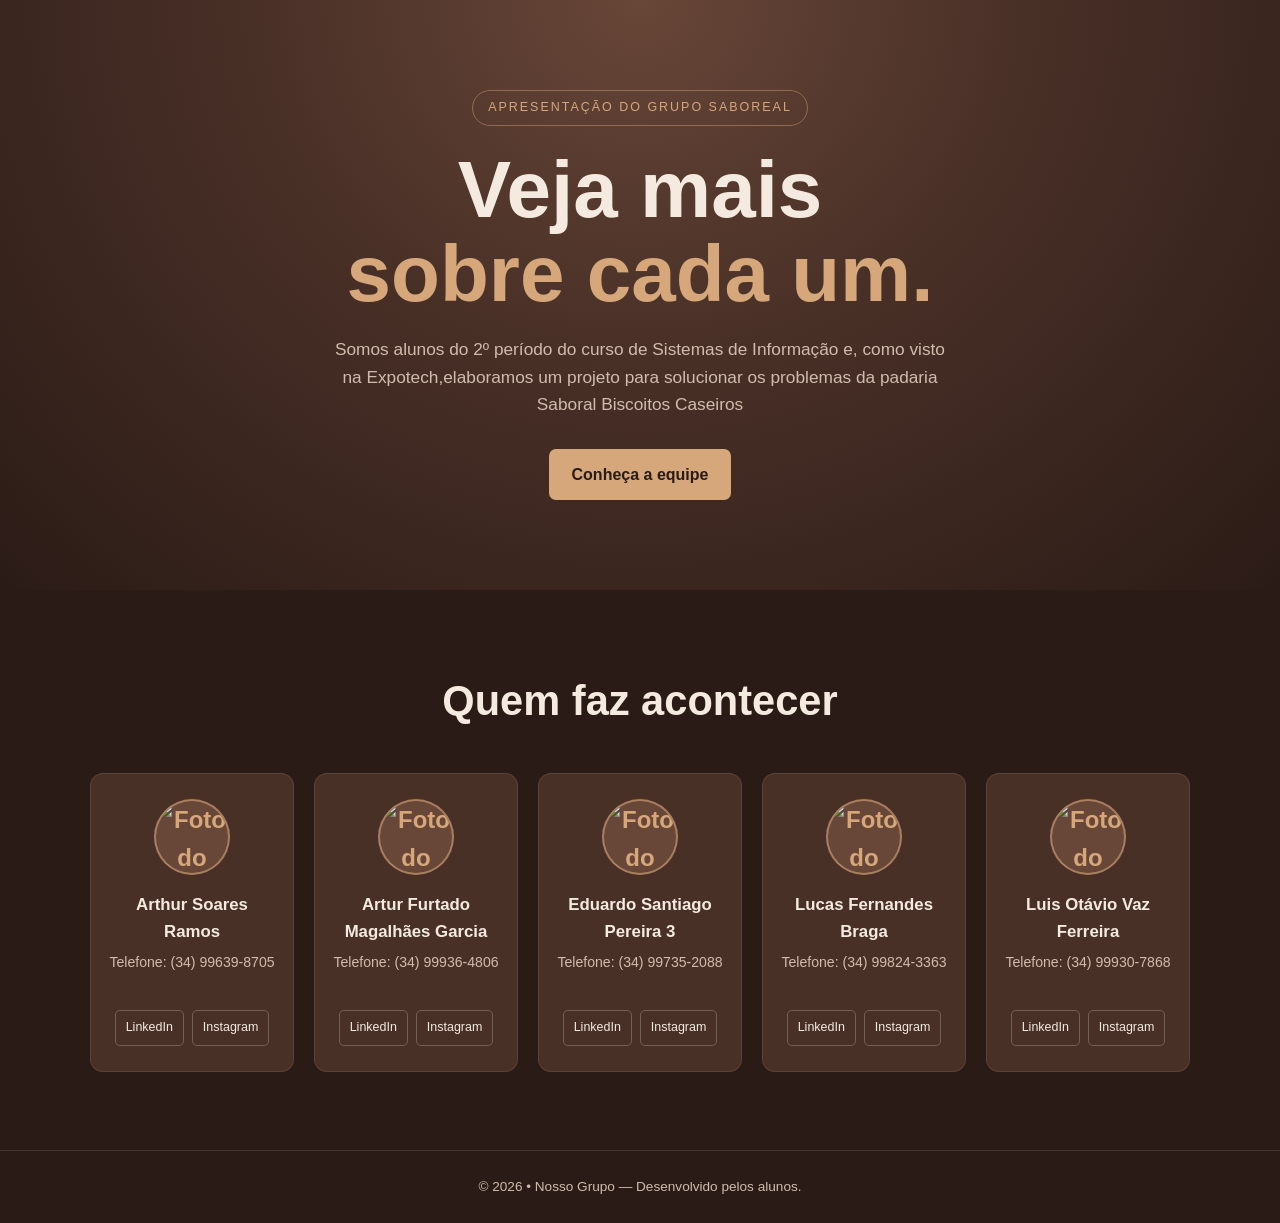
==== index.html @ ac174780 "mexi" ====
<!DOCTYPE html>
<html lang="pt-BR">
<head>
  <meta charset="UTF-8">
  <meta name="viewport" content="width=device-width, initial-scale=1.0">
  <meta name="description" content="Conheça nosso grupo de cinco alunos.">
  <title>Nosso Grupo | 5 Alunos</title>
  <link rel="stylesheet" href="style.css">
</head>
<body>
  <main>
    <section class="hero">
      <div class="container">
        <span class="eyebrow">Apresentação do grupo Saboreal</span>
        <h1>Veja mais<br><span>sobre cada um.</span></h1>
        <p>Somos alunos do 2º período do curso de Sistemas de Informação e, como visto na Expotech,elaboramos um projeto para solucionar os problemas da padaria Saboral Biscoitos Caseiros</p>
        <a class="button" href="#integrantes">Conheça a equipe</a>
      </div>
    </section>

    <section id="integrantes">
      <div class="container">
        <div class="section-heading">
          <h2>Quem faz acontecer</h2>
        </div>
        <div class="members">
          <article class="member">
            <img class="avatar" src="fotos/aluno1.jpg" alt="Foto do Aluno 1">
            <h3>Arthur Soares Ramos</h3>
            <p class="phone">Telefone: (34) 99639-8705</p>
            <div class="socials">
              <a href="https://www.linkedin.com/" target="_blank" rel="noopener">LinkedIn</a>
              <a href="https://www.instagram.com/" target="_blank" rel="noopener">Instagram</a>
            </div>
          </article>
          <article class="member">
            <img class="avatar" src="fotos/aluno2.jpg" alt="Foto do Aluno 2">
            <h3>Artur Furtado Magalhães Garcia</h3>
            <p class="phone">Telefone: (34) 99936-4806</p>
            <div class="socials">
              <a href="https://www.linkedin.com/" target="_blank" rel="noopener">LinkedIn</a>
              <a href="https://www.instagram.com/" target="_blank" rel="noopener">Instagram</a>
            </div>
          </article>
          <article class="member">
            <img class="avatar" src="fotos/aluno3.jpg" alt="Foto do Aluno 3">
            <h3>Eduardo Santiago Pereira 3</h3>
            <p class="phone">Telefone: (34) 99735-2088</p>
            <div class="socials">
              <a href="https://www.linkedin.com/" target="_blank" rel="noopener">LinkedIn</a>
              <a href="https://www.instagram.com/" target="_blank" rel="noopener">Instagram</a>
            </div>
          </article>
          <article class="member">
            <img class="avatar" src="fotos/aluno4.jpg" alt="Foto do Aluno 4">
            <h3>Lucas Fernandes Braga</h3>
            <p class="phone">Telefone: (34) 99824-3363</p>
            <div class="socials">
              <a href="https://www.linkedin.com/" target="_blank" rel="noopener">LinkedIn</a>
              <a href="https://www.instagram.com/" target="_blank" rel="noopener">Instagram</a>
            </div>
          </article>
          <article class="member">
            <img class="avatar" src="fotos/aluno5.jpg" alt="Foto do Aluno 5">
            <h3>Luis Otávio Vaz Ferreira</h3>
            <p class="phone">Telefone: (34) 99930-7868</p>
            <div class="socials">
              <a href="https://www.linkedin.com/" target="_blank" rel="noopener">LinkedIn</a>
              <a href="https://www.instagram.com/" target="_blank" rel="noopener">Instagram</a>
            </div>
          </article>
        </div>
      </div>
    </section>
  </main>

  <footer>
    <div class="container">© 2026 • Nosso Grupo — Desenvolvido pelos alunos.</div>
  </footer>
</body>
</html>
---- style.css ----
:root {
      --brown-dark: #2b1b16;
      --brown: #493027;
      --brown-mid: #684638;
      --cream: #f4eadf;
      --muted: #d0bcae;
      --accent: #d5a77b;
    }
    * { box-sizing: border-box; margin: 0; padding: 0; }
    html { scroll-behavior: smooth; }
    body {
      font-family: Arial, Helvetica, sans-serif;
      color: var(--cream);
      background: var(--brown-dark);
      line-height: 1.6;
    }
    a { color: inherit; text-decoration: none; }
    .container { width: min(1100px, 90%); margin: auto; }
    header {
      padding: 24px 0;
      border-bottom: 1px solid rgba(244,234,223,.13);
      background: #2b1b16eb;
    }
    nav { display: flex; align-items: center; justify-content: space-between; gap: 20px; }
    .logo { font-weight: 800; letter-spacing: 2px; color: var(--accent); }
    nav a { color: var(--muted); font-size: .95rem; margin-left: 22px; }
    nav a:hover { color: white; }
    .hero {
      min-height: 440px;
      display: grid;
      place-items: center;
      text-align: center;
      padding: 90px 0;
      background: radial-gradient(ellipse at top, #684638 0%, #493027 42%, #2b1b16 100%);
    }
    .eyebrow {
      display: inline-block;
      color: var(--accent);
      border: 1px solid rgba(213,167,123,.45);
      border-radius: 30px;
      padding: 7px 15px;
      font-size: .78rem;
      letter-spacing: 2px;
      text-transform: uppercase;
      margin-bottom: 22px;
    }
    h1 { font-size: clamp(2.5rem, 7vw, 5rem); line-height: 1.05; margin-bottom: 20px; }
    h1 span { color: var(--accent); }
    .hero p { color: var(--muted); max-width: 620px; margin: 0 auto 30px; font-size: 1.08rem; }
    .button {
      display: inline-block;
      background: var(--accent);
      color: var(--brown-dark);
      padding: 13px 23px;
      border-radius: 7px;
      font-weight: 700;
      transition: .2s ease;
    }
    .button:hover { transform: translateY(-3px); background: #e4bd98; }
    section { padding: 78px 0; }
    .section-heading { text-align: center; margin-bottom: 38px; }
    .section-heading p { color: var(--muted); margin-top: 8px; }
    h2 { font-size: clamp(1.8rem, 4vw, 2.6rem); }
    .members {
    display: grid;
    grid-template-columns: repeat(auto-fit, minmax(200px, 1fr));
    gap: 20px;
}
    .member {
      background: var(--brown);
      border: 1px solid rgba(244,234,223,.1);
      border-radius: 13px;
      padding: 25px 17px;
      text-align: center;
      transition: .25s ease;
    }
    .member:hover { transform: translateY(-6px); border-color: var(--accent); }
    .avatar {
      width: 76px; height: 76px; border-radius: 50%;
      margin: 0 auto 17px;
      display: grid; place-items: center;
      background: var(--brown-mid);
      color: var(--accent);
      font-size: 1.5rem; font-weight: 800;
      border: 2px solid rgba(213,167,123,.6);
    }
    .member h3 { font-size: 1.05rem; margin-bottom: 5px; }
    .member p { color: var(--muted); font-size: .88rem; min-height: 42px; }
    .socials { display: flex; justify-content: center; flex-wrap: wrap; gap: 8px; margin-top: 17px; }
    .socials a {
      font-size: .78rem; padding: 7px 10px; border-radius: 5px;
      border: 1px solid rgba(244,234,223,.25); color: var(--cream);
    }
    .socials a:hover { background: var(--accent); color: var(--brown-dark); border-color: var(--accent); }
    .about { background: #38241d; }
    .about-content { max-width: 760px; margin: auto; text-align: center; }
    .about-content p { color: var(--muted); margin-top: 15px; }
    footer { padding: 25px 0; text-align: center; color: var(--muted); font-size: .85rem; border-top: 1px solid rgba(244,234,223,.13); }
    @media (max-width: 900px) { .members { grid-template-columns: repeat(2, 1fr); } }
    @media (max-width: 560px) {
      nav { align-items: flex-start; flex-direction: column; }
      nav a { margin: 0 15px 0 0; }
      .members { grid-template-columns: 1fr; }
      .member { padding: 24px; }
    }
        .avatar {
        width: 76px;
        height: 76px;
        border-radius: 50%;
        margin: 0 auto 17px;
        display: block;
        object-fit: cover;
        border: 2px solid rgba(213,167,123,.6);
    }
    @media (max-width: 900px) {
        .container {
            width: 92%;
        }
        .members {
            grid-template-columns: repeat(2, 1fr);
        }
        .hero {
            padding: 70px 0;
        }
    }
    @media (max-width: 560px) {
        nav {
            align-items: center;
            flex-direction: column;
            gap: 15px;
        }
        nav div {
            display: flex;
            flex-wrap: wrap;
            justify-content: center;
            gap: 15px;
        }
        nav a {
            margin: 0;
        }
        .members {
            grid-template-columns: 1fr;
        }
        .member {
            padding: 24px;
        }
        .hero {
            min-height: auto;
            padding: 65px 0;
        }
        .hero p {
            font-size: 1rem;
        }
        section {
            padding: 55px 0;
        }
        .button {
            padding: 12px 18px;
        }
    }
    @media (max-width: 360px) {
        h1 {
            font-size: 2.2rem;
        }
        .eyebrow {
            font-size: 0.68rem;
            letter-spacing: 1px;
        }
        .socials a {
            font-size: 0.72rem;
            padding: 6px 8px;
        }
    }
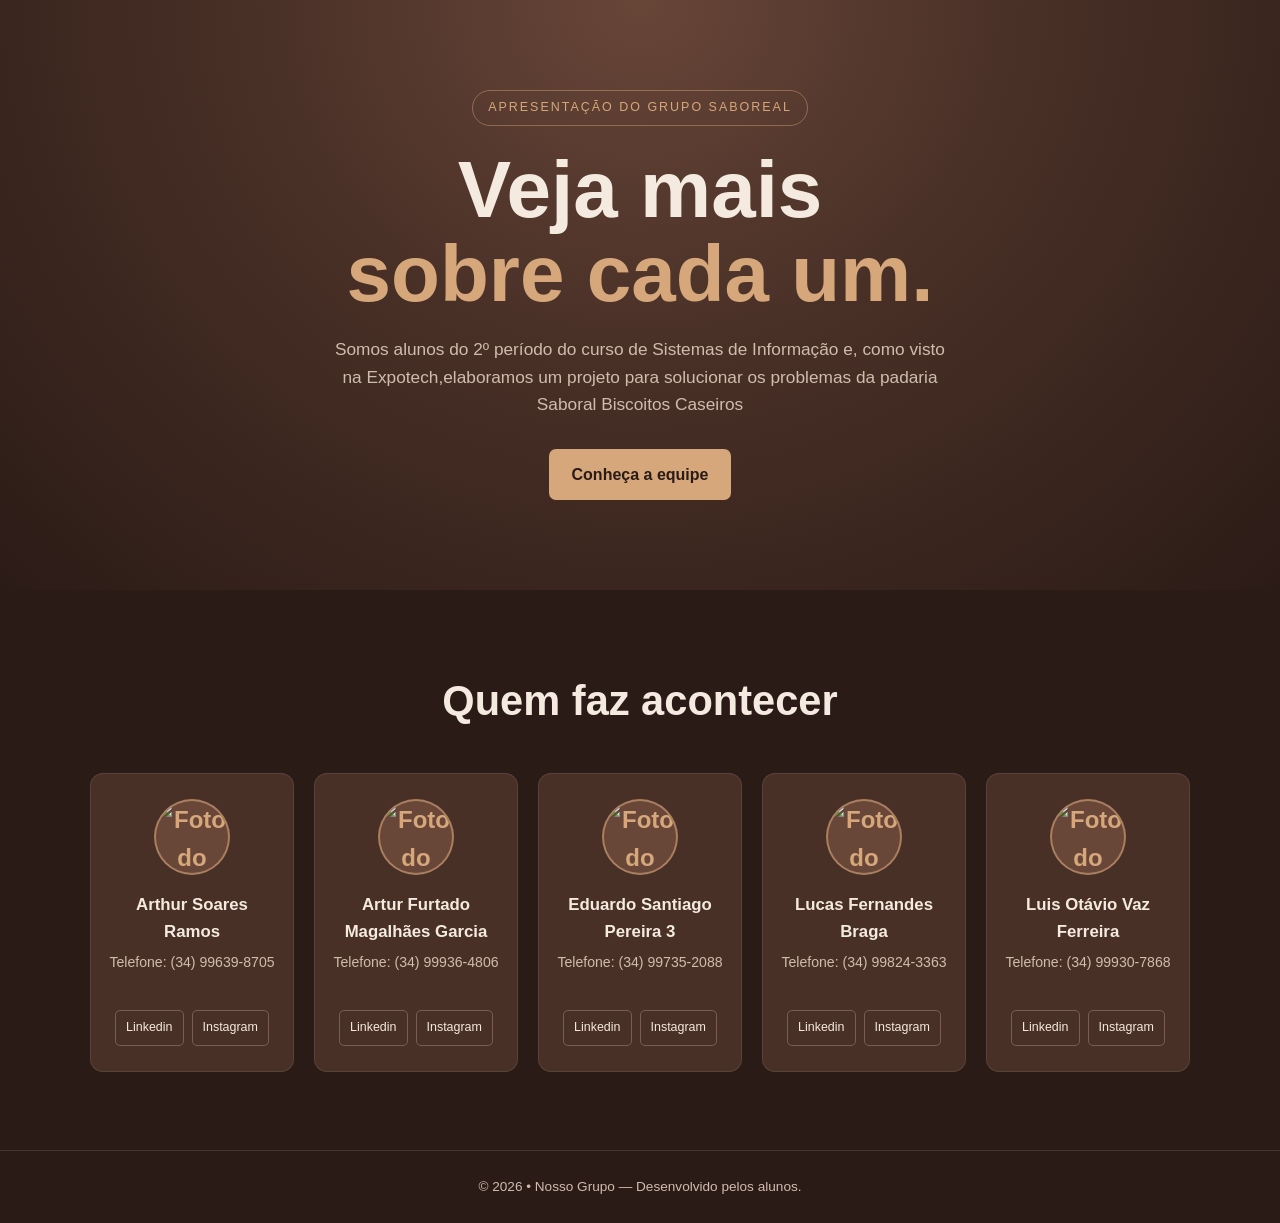
==== commit 5770df8f: "falta so os links" ====
--- a/index.html
+++ b/index.html
@@ -29,8 +29,8 @@
             <h3>Arthur Soares Ramos</h3>
             <p class="phone">Telefone: (34) 99639-8705</p>
             <div class="socials">
-              <a href="https://www.linkedin.com/" target="_blank" rel="noopener">LinkedIn</a>
-              <a href="https://www.instagram.com/" target="_blank" rel="noopener">Instagram</a>
+              <a href="https://www.linkedin.com/in/arthur-soares-ramos-68a6273a6?utm_source=share_via&utm_content=profile&utm_medium=member_android" target="_blank" rel="noopener">Linkedin</a>
+              <a href="https://www.instagram.com/arthurs.ramos08?exln=a3FqZzliemNjMDd4" target="_blank" rel="noopener">Instagram</a>
             </div>
           </article>
           <article class="member">
@@ -38,7 +38,7 @@
             <h3>Artur Furtado Magalhães Garcia</h3>
             <p class="phone">Telefone: (34) 99936-4806</p>
             <div class="socials">
-              <a href="https://www.linkedin.com/" target="_blank" rel="noopener">LinkedIn</a>
+              <a href="https://www.linkedin.com/" target="_blank" rel="noopener">Linkedin</a>
               <a href="https://www.instagram.com/" target="_blank" rel="noopener">Instagram</a>
             </div>
           </article>
@@ -47,7 +47,7 @@
             <h3>Eduardo Santiago Pereira 3</h3>
             <p class="phone">Telefone: (34) 99735-2088</p>
             <div class="socials">
-              <a href="https://www.linkedin.com/" target="_blank" rel="noopener">LinkedIn</a>
+              <a href="https://www.linkedin.com/" target="_blank" rel="noopener">Linkedin</a>
               <a href="https://www.instagram.com/" target="_blank" rel="noopener">Instagram</a>
             </div>
           </article>
@@ -56,7 +56,7 @@
             <h3>Lucas Fernandes Braga</h3>
             <p class="phone">Telefone: (34) 99824-3363</p>
             <div class="socials">
-              <a href="https://www.linkedin.com/" target="_blank" rel="noopener">LinkedIn</a>
+              <a href="https://www.linkedin.com/" target="_blank" rel="noopener">Linkedin</a>
               <a href="https://www.instagram.com/" target="_blank" rel="noopener">Instagram</a>
             </div>
           </article>
@@ -65,7 +65,7 @@
             <h3>Luis Otávio Vaz Ferreira</h3>
             <p class="phone">Telefone: (34) 99930-7868</p>
             <div class="socials">
-              <a href="https://www.linkedin.com/" target="_blank" rel="noopener">LinkedIn</a>
+              <a href="https://www.linkedin.com/" target="_blank" rel="noopener">Linkedin</a>
               <a href="https://www.instagram.com/" target="_blank" rel="noopener">Instagram</a>
             </div>
           </article>
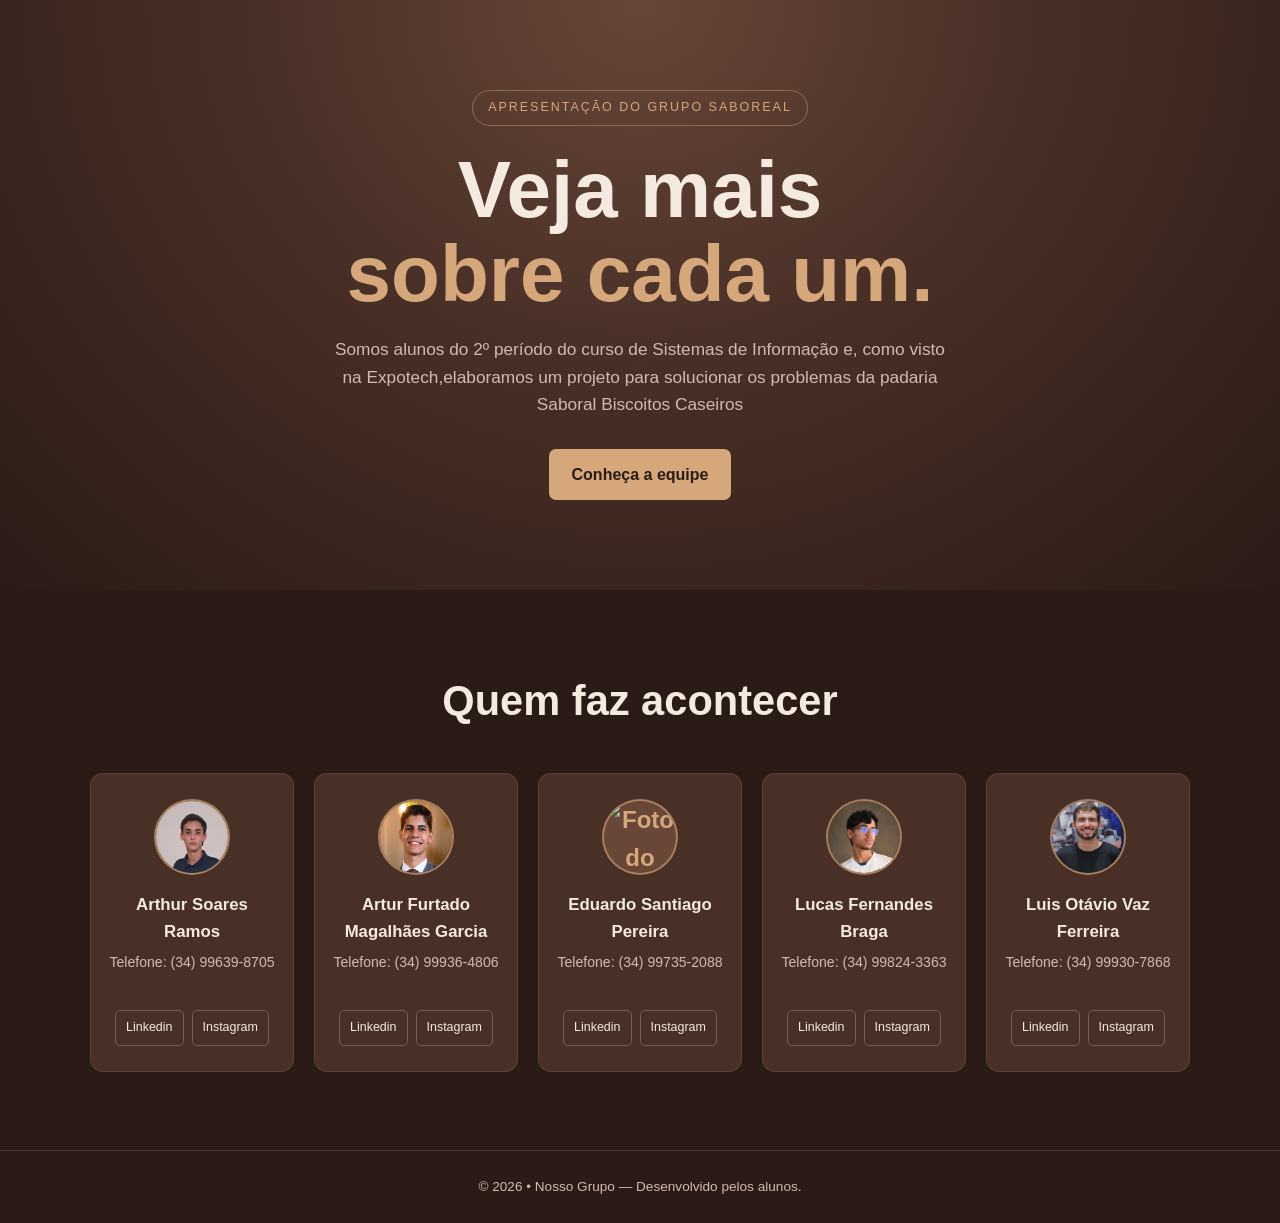
==== commit a128b4a3: "falta innformações eduardo" ====
--- a/index.html
+++ b/index.html
@@ -25,48 +25,48 @@
         </div>
         <div class="members">
           <article class="member">
-            <img class="avatar" src="fotos/aluno1.jpg" alt="Foto do Aluno 1">
+            <img class="avatar" src="fotos/fotoArthur.jpeg" alt="Foto do Aluno 1">
             <h3>Arthur Soares Ramos</h3>
             <p class="phone">Telefone: (34) 99639-8705</p>
             <div class="socials">
               <a href="https://www.linkedin.com/in/arthur-soares-ramos-68a6273a6?utm_source=share_via&utm_content=profile&utm_medium=member_android" target="_blank" rel="noopener">Linkedin</a>
-              <a href="https://www.instagram.com/arthurs.ramos08?exln=a3FqZzliemNjMDd4" target="_blank" rel="noopener">Instagram</a>
+              <a href="https://www.instagram.com/arthurs.ramos08" target="_blank" rel="noopener">Instagram</a>
             </div>
           </article>
           <article class="member">
-            <img class="avatar" src="fotos/aluno2.jpg" alt="Foto do Aluno 2">
+            <img class="avatar" src="fotos/fotoArtur.jpeg" alt="Foto do Aluno 2">
             <h3>Artur Furtado Magalhães Garcia</h3>
             <p class="phone">Telefone: (34) 99936-4806</p>
             <div class="socials">
-              <a href="https://www.linkedin.com/" target="_blank" rel="noopener">Linkedin</a>
-              <a href="https://www.instagram.com/" target="_blank" rel="noopener">Instagram</a>
+              <a href="https://www.linkedin.com/in/artur-furtado-de-magalh%C3%A3es-garcia-2860613b8/" target="_blank" rel="noopener">Linkedin</a>
+              <a href="https://www.instagram.com/arturfurtado547" target="_blank" rel="noopener">Instagram</a>
             </div>
           </article>
           <article class="member">
             <img class="avatar" src="fotos/aluno3.jpg" alt="Foto do Aluno 3">
-            <h3>Eduardo Santiago Pereira 3</h3>
+            <h3>Eduardo Santiago Pereira</h3>
             <p class="phone">Telefone: (34) 99735-2088</p>
             <div class="socials">
               <a href="https://www.linkedin.com/" target="_blank" rel="noopener">Linkedin</a>
-              <a href="https://www.instagram.com/" target="_blank" rel="noopener">Instagram</a>
+              <a href="https://www.instagram.com/duardinn__" target="_blank" rel="noopener">Instagram</a>
             </div>
           </article>
           <article class="member">
-            <img class="avatar" src="fotos/aluno4.jpg" alt="Foto do Aluno 4">
+            <img class="avatar" src="fotos/fotoLucas.jpeg" alt="Foto do Aluno 4">
             <h3>Lucas Fernandes Braga</h3>
             <p class="phone">Telefone: (34) 99824-3363</p>
             <div class="socials">
-              <a href="https://www.linkedin.com/" target="_blank" rel="noopener">Linkedin</a>
-              <a href="https://www.instagram.com/" target="_blank" rel="noopener">Instagram</a>
+              <a href="https://www.linkedin.com/in/lucasfernbs/" target="_blank" rel="noopener">Linkedin</a>
+              <a href="https://www.instagram.com/lucss.wz" target="_blank" rel="noopener">Instagram</a>
             </div>
           </article>
           <article class="member">
-            <img class="avatar" src="fotos/aluno5.jpg" alt="Foto do Aluno 5">
+            <img class="avatar" src="fotos/fotoLuis.jpeg" alt="Foto do Aluno 5">
             <h3>Luis Otávio Vaz Ferreira</h3>
             <p class="phone">Telefone: (34) 99930-7868</p>
             <div class="socials">
-              <a href="https://www.linkedin.com/" target="_blank" rel="noopener">Linkedin</a>
-              <a href="https://www.instagram.com/" target="_blank" rel="noopener">Instagram</a>
+              <a href="https://www.linkedin.com/in/luis-otavio-vaz-ferreira-38b8483aa/" target="_blank" rel="noopener">Linkedin</a>
+              <a href="https://www.instagram.com/__luis078/" target="_blank" rel="noopener">Instagram</a>
             </div>
           </article>
         </div>
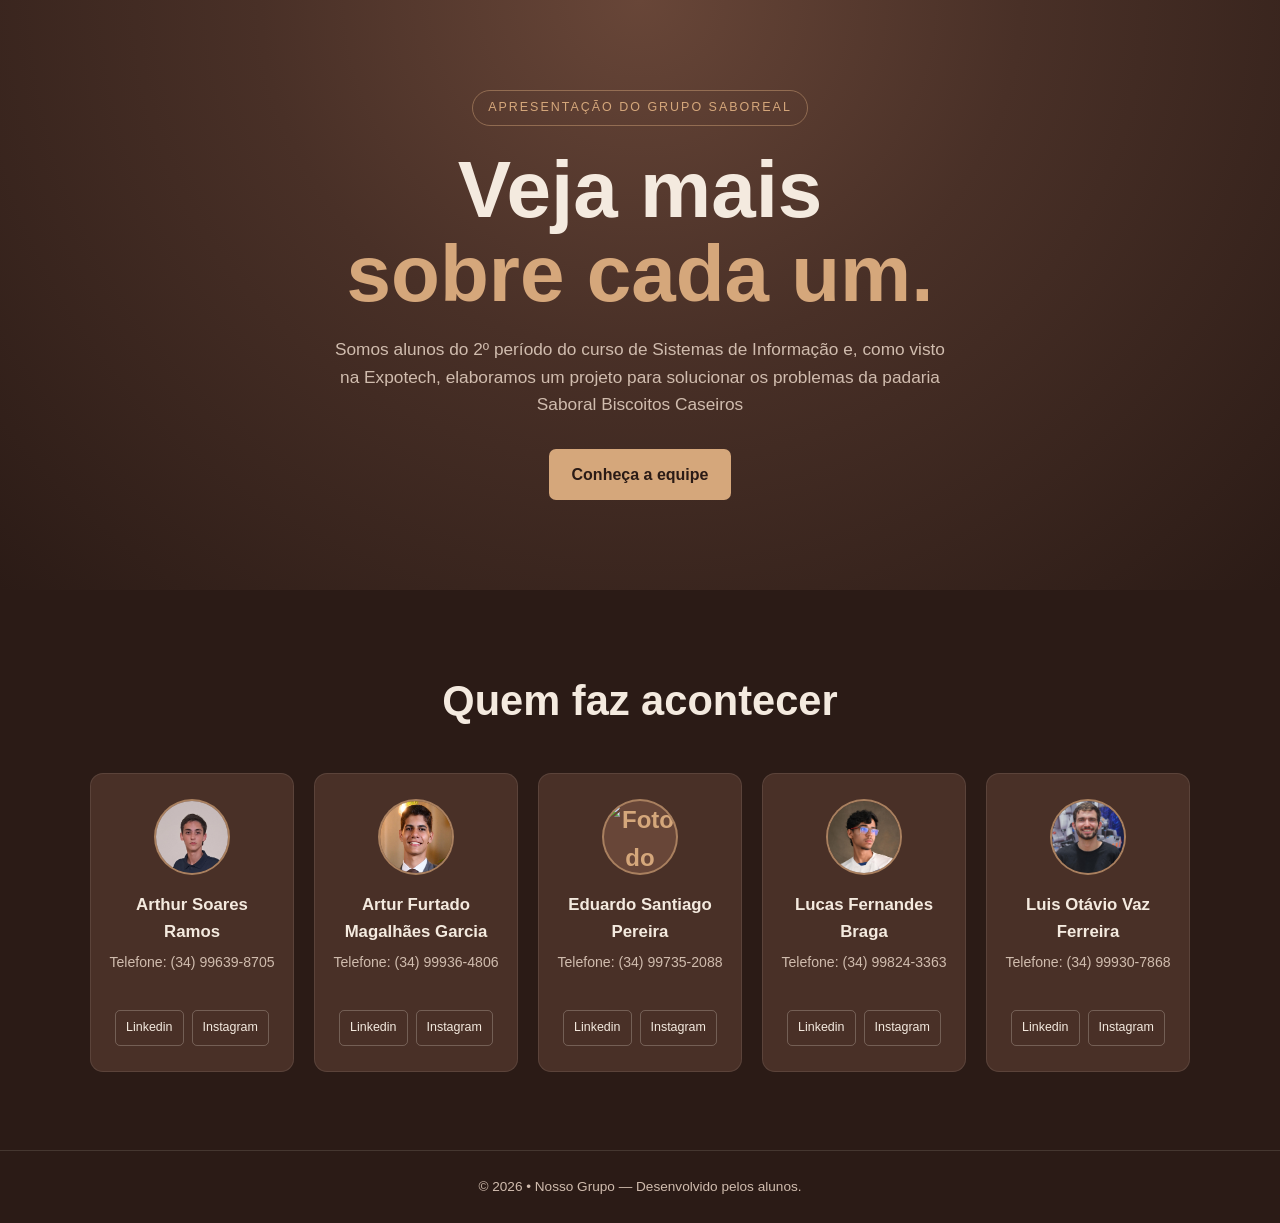
==== commit 5ca6a5f3: "falta eduardo" ====
--- a/index.html
+++ b/index.html
@@ -3,8 +3,8 @@
 <head>
   <meta charset="UTF-8">
   <meta name="viewport" content="width=device-width, initial-scale=1.0">
-  <meta name="description" content="Conheça nosso grupo de cinco alunos.">
-  <title>Nosso Grupo | 5 Alunos</title>
+  <meta name="description" content="Conheça um pouco sobre cada um.">
+  <title>Grupo Saboreal Expotech 2026</title>
   <link rel="stylesheet" href="style.css">
 </head>
 <body>
@@ -13,7 +13,7 @@
       <div class="container">
         <span class="eyebrow">Apresentação do grupo Saboreal</span>
         <h1>Veja mais<br><span>sobre cada um.</span></h1>
-        <p>Somos alunos do 2º período do curso de Sistemas de Informação e, como visto na Expotech,elaboramos um projeto para solucionar os problemas da padaria Saboral Biscoitos Caseiros</p>
+        <p>Somos alunos do 2º período do curso de Sistemas de Informação e, como visto na Expotech, elaboramos um projeto para solucionar os problemas da padaria Saboral Biscoitos Caseiros</p>
         <a class="button" href="#integrantes">Conheça a equipe</a>
       </div>
     </section>
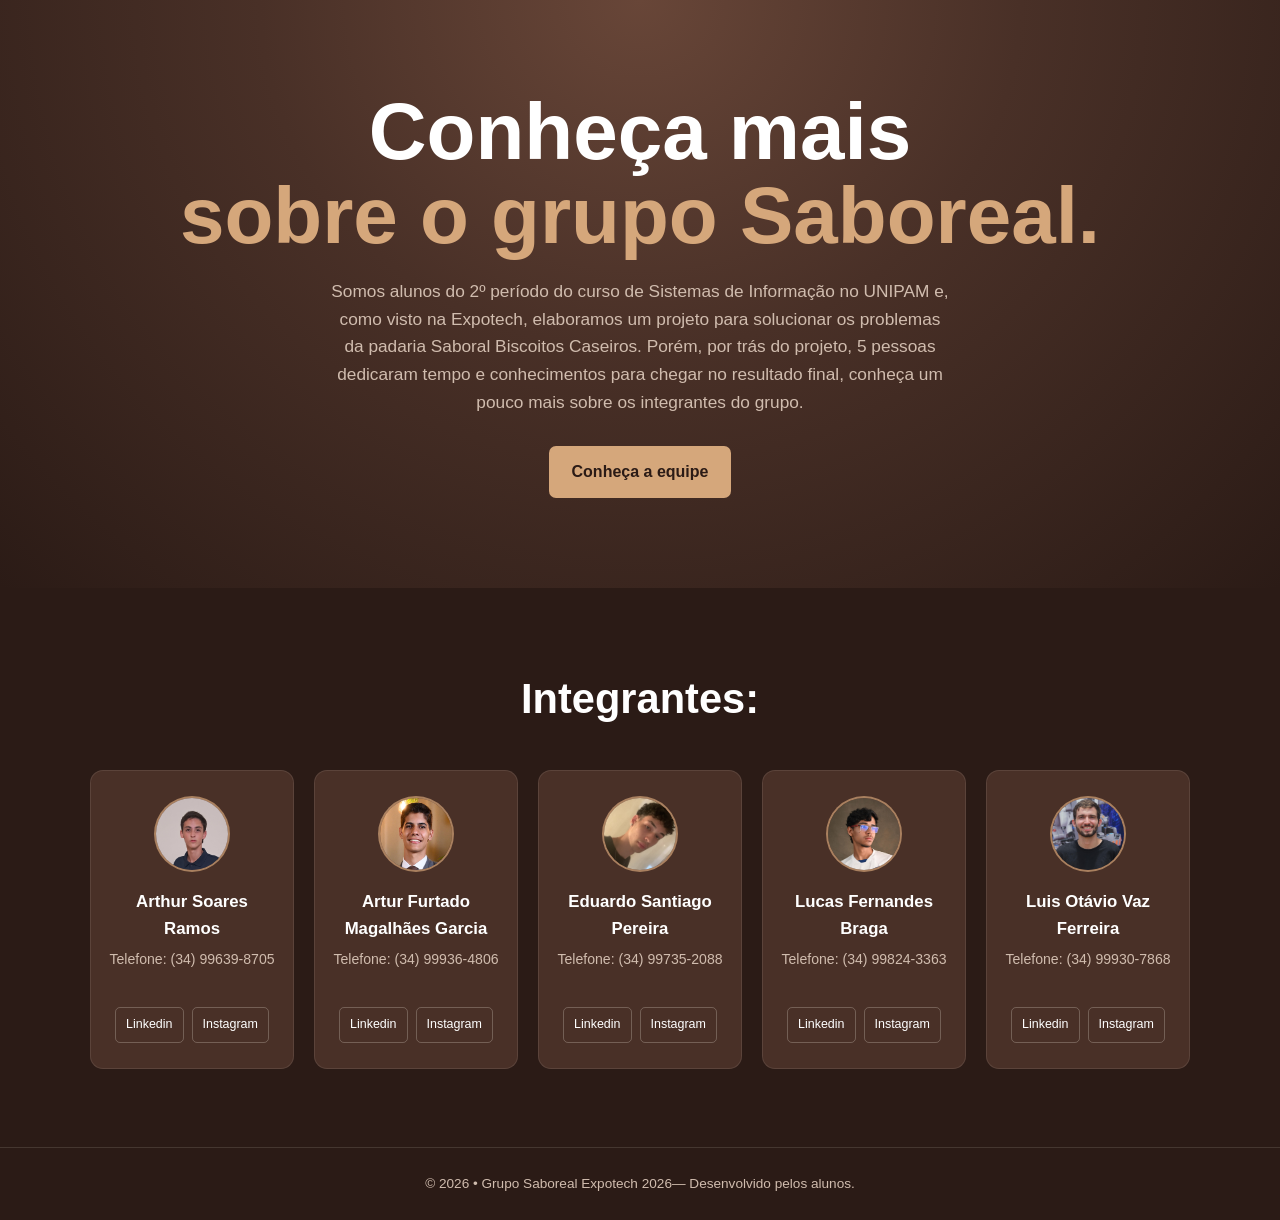
==== commit 82223f1e: "finalizado" ====
--- a/index.html
+++ b/index.html
@@ -11,9 +11,8 @@
   <main>
     <section class="hero">
       <div class="container">
-        <span class="eyebrow">Apresentação do grupo Saboreal</span>
-        <h1>Veja mais<br><span>sobre cada um.</span></h1>
-        <p>Somos alunos do 2º período do curso de Sistemas de Informação e, como visto na Expotech, elaboramos um projeto para solucionar os problemas da padaria Saboral Biscoitos Caseiros</p>
+        <h1>Conheça mais<br><span>sobre o grupo Saboreal.</span></h1>
+        <p>Somos alunos do 2º período do curso de Sistemas de Informação no UNIPAM e, como visto na Expotech, elaboramos um projeto para solucionar os problemas da padaria Saboral Biscoitos Caseiros. Porém, por trás do projeto, 5 pessoas dedicaram tempo e conhecimentos para chegar no resultado final, conheça um pouco mais sobre os integrantes do grupo.</p>
         <a class="button" href="#integrantes">Conheça a equipe</a>
       </div>
     </section>
@@ -21,7 +20,7 @@
     <section id="integrantes">
       <div class="container">
         <div class="section-heading">
-          <h2>Quem faz acontecer</h2>
+          <h2>Integrantes:</h2>
         </div>
         <div class="members">
           <article class="member">
@@ -43,11 +42,11 @@
             </div>
           </article>
           <article class="member">
-            <img class="avatar" src="fotos/aluno3.jpg" alt="Foto do Aluno 3">
+            <img class="avatar" src="fotos/fotoEduardo.jpeg" alt="Foto do Aluno 3">
             <h3>Eduardo Santiago Pereira</h3>
             <p class="phone">Telefone: (34) 99735-2088</p>
             <div class="socials">
-              <a href="https://www.linkedin.com/" target="_blank" rel="noopener">Linkedin</a>
+              <a href="https://www.linkedin.com/in/eduardo-santiago-74798240b/" target="_blank" rel="noopener">Linkedin</a>
               <a href="https://www.instagram.com/duardinn__" target="_blank" rel="noopener">Instagram</a>
             </div>
           </article>
@@ -75,7 +74,7 @@
   </main>
 
   <footer>
-    <div class="container">© 2026 • Nosso Grupo — Desenvolvido pelos alunos.</div>
+    <div class="container">© 2026 • Grupo Saboreal Expotech 2026— Desenvolvido pelos alunos.</div>
   </footer>
 </body>
 </html>
--- a/style.css
+++ b/style.css
@@ -2,7 +2,7 @@
       --brown-dark: #2b1b16;
       --brown: #493027;
       --brown-mid: #684638;
-      --cream: #f4eadf;
+      --cream: #ffffff;
       --muted: #d0bcae;
       --accent: #d5a77b;
     }
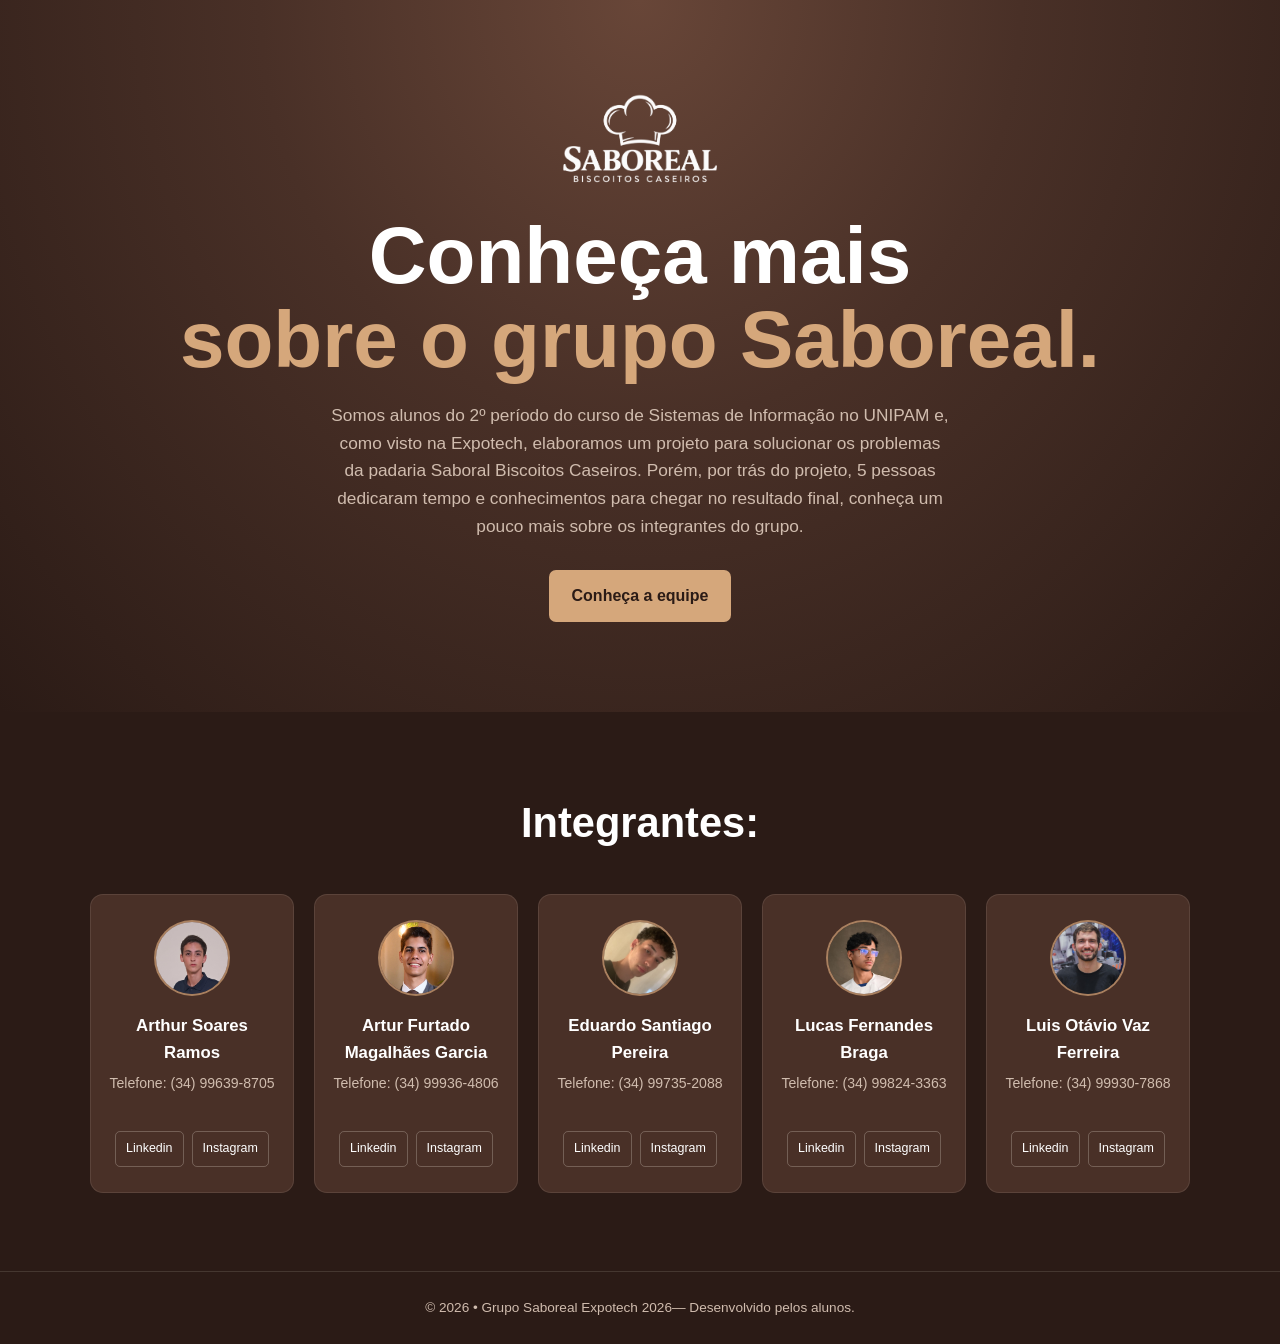
==== commit 8bf55fd9: "ACABOU" ====
--- a/index.html
+++ b/index.html
@@ -11,6 +11,7 @@
   <main>
     <section class="hero">
       <div class="container">
+        <img class="hero-logo" src="fotos/Logo.png" alt="Logo Saboreal">
         <h1>Conheça mais<br><span>sobre o grupo Saboreal.</span></h1>
         <p>Somos alunos do 2º período do curso de Sistemas de Informação no UNIPAM e, como visto na Expotech, elaboramos um projeto para solucionar os problemas da padaria Saboral Biscoitos Caseiros. Porém, por trás do projeto, 5 pessoas dedicaram tempo e conhecimentos para chegar no resultado final, conheça um pouco mais sobre os integrantes do grupo.</p>
         <a class="button" href="#integrantes">Conheça a equipe</a>
@@ -24,7 +25,7 @@
         </div>
         <div class="members">
           <article class="member">
-            <img class="avatar" src="fotos/fotoArthur.jpeg" alt="Foto do Aluno 1">
+            <img class="avatar" src="fotos/fotoArthur.jpeg" alt="Foto do Arthur Soares">
             <h3>Arthur Soares Ramos</h3>
             <p class="phone">Telefone: (34) 99639-8705</p>
             <div class="socials">
@@ -33,7 +34,7 @@
             </div>
           </article>
           <article class="member">
-            <img class="avatar" src="fotos/fotoArtur.jpeg" alt="Foto do Aluno 2">
+            <img class="avatar" src="fotos/fotoArtur.jpeg" alt="Foto do Artur Furtado">
             <h3>Artur Furtado Magalhães Garcia</h3>
             <p class="phone">Telefone: (34) 99936-4806</p>
             <div class="socials">
@@ -42,7 +43,7 @@
             </div>
           </article>
           <article class="member">
-            <img class="avatar" src="fotos/fotoEduardo.jpeg" alt="Foto do Aluno 3">
+            <img class="avatar" src="fotos/fotoEduardo.jpeg" alt="Foto do Eduardo">
             <h3>Eduardo Santiago Pereira</h3>
             <p class="phone">Telefone: (34) 99735-2088</p>
             <div class="socials">
@@ -51,7 +52,7 @@
             </div>
           </article>
           <article class="member">
-            <img class="avatar" src="fotos/fotoLucas.jpeg" alt="Foto do Aluno 4">
+            <img class="avatar" src="fotos/fotoLucas.jpeg" alt="Foto do Lucas">
             <h3>Lucas Fernandes Braga</h3>
             <p class="phone">Telefone: (34) 99824-3363</p>
             <div class="socials">
@@ -60,7 +61,7 @@
             </div>
           </article>
           <article class="member">
-            <img class="avatar" src="fotos/fotoLuis.jpeg" alt="Foto do Aluno 5">
+            <img class="avatar" src="fotos/fotoLuis.jpeg" alt="Foto do Luis">
             <h3>Luis Otávio Vaz Ferreira</h3>
             <p class="phone">Telefone: (34) 99930-7868</p>
             <div class="socials">
--- a/style.css
+++ b/style.css
@@ -170,4 +170,11 @@
             font-size: 0.72rem;
             padding: 6px 8px;
         }
-    }+    }
+    .hero-logo {
+  display: block;
+  width: 160px;
+  max-width: 60%;
+  height: auto;
+  margin: 0 auto 28px;
+}
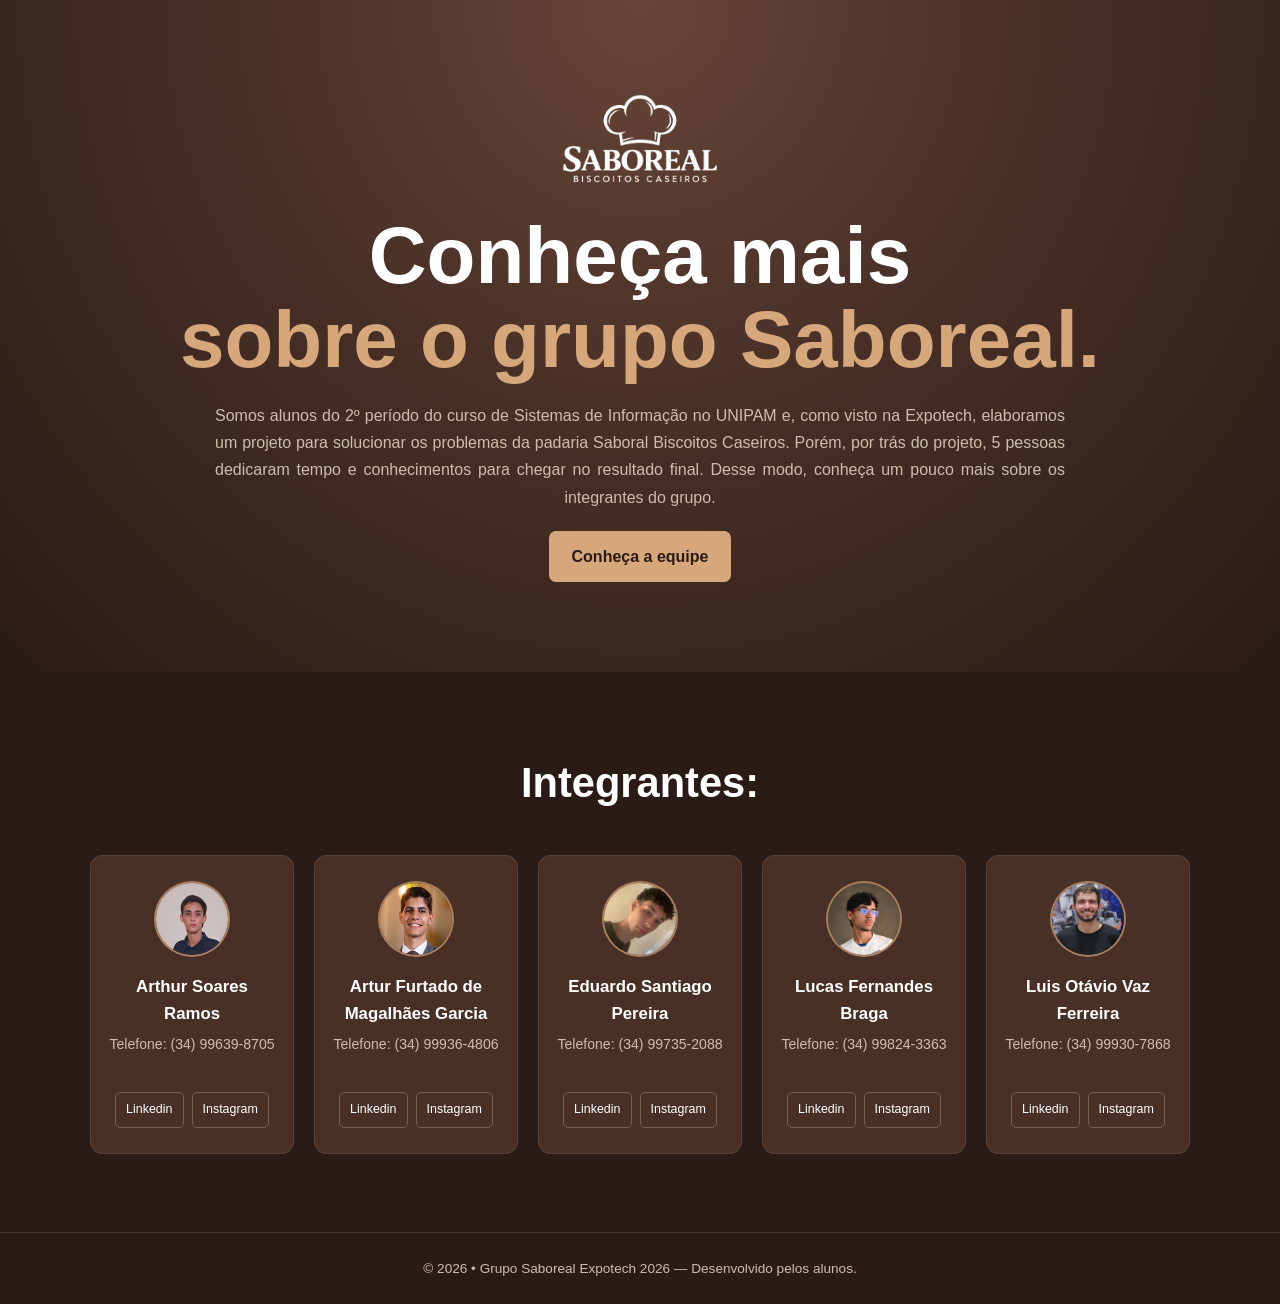
==== commit 251fbb8b: "ACABOOOOOOOOOU" ====
--- a/index.html
+++ b/index.html
@@ -13,7 +13,7 @@
       <div class="container">
         <img class="hero-logo" src="fotos/Logo.png" alt="Logo Saboreal">
         <h1>Conheça mais<br><span>sobre o grupo Saboreal.</span></h1>
-        <p>Somos alunos do 2º período do curso de Sistemas de Informação no UNIPAM e, como visto na Expotech, elaboramos um projeto para solucionar os problemas da padaria Saboral Biscoitos Caseiros. Porém, por trás do projeto, 5 pessoas dedicaram tempo e conhecimentos para chegar no resultado final, conheça um pouco mais sobre os integrantes do grupo.</p>
+        <p>Somos alunos do 2º período do curso de Sistemas de Informação no UNIPAM e, como visto na Expotech, elaboramos um projeto para solucionar os problemas da padaria Saboral Biscoitos Caseiros. Porém, por trás do projeto, 5 pessoas dedicaram tempo e conhecimentos para chegar no resultado final. Desse modo, conheça um pouco mais sobre os integrantes do grupo.</p>
         <a class="button" href="#integrantes">Conheça a equipe</a>
       </div>
     </section>
@@ -35,7 +35,7 @@
           </article>
           <article class="member">
             <img class="avatar" src="fotos/fotoArtur.jpeg" alt="Foto do Artur Furtado">
-            <h3>Artur Furtado Magalhães Garcia</h3>
+            <h3>Artur Furtado de Magalhães Garcia</h3>
             <p class="phone">Telefone: (34) 99936-4806</p>
             <div class="socials">
               <a href="https://www.linkedin.com/in/artur-furtado-de-magalh%C3%A3es-garcia-2860613b8/" target="_blank" rel="noopener">Linkedin</a>
@@ -75,7 +75,7 @@
   </main>
 
   <footer>
-    <div class="container">© 2026 • Grupo Saboreal Expotech 2026— Desenvolvido pelos alunos.</div>
+    <div class="container">© 2026 • Grupo Saboreal Expotech 2026 — Desenvolvido pelos alunos.</div>
   </footer>
 </body>
 </html>
--- a/style.css
+++ b/style.css
@@ -13,6 +13,7 @@
       color: var(--cream);
       background: var(--brown-dark);
       line-height: 1.6;
+      
     }
     a { color: inherit; text-decoration: none; }
     .container { width: min(1100px, 90%); margin: auto; }
@@ -46,7 +47,11 @@
     }
     h1 { font-size: clamp(2.5rem, 7vw, 5rem); line-height: 1.05; margin-bottom: 20px; }
     h1 span { color: var(--accent); }
-    .hero p { color: var(--muted); max-width: 620px; margin: 0 auto 30px; font-size: 1.08rem; }
+    .hero p { color: var(--muted); max-width: 850px;
+    margin: 20px auto;
+    text-align: justify;
+    text-align-last: center;
+    line-height: 1.7; }
     .button {
       display: inline-block;
       background: var(--accent);
